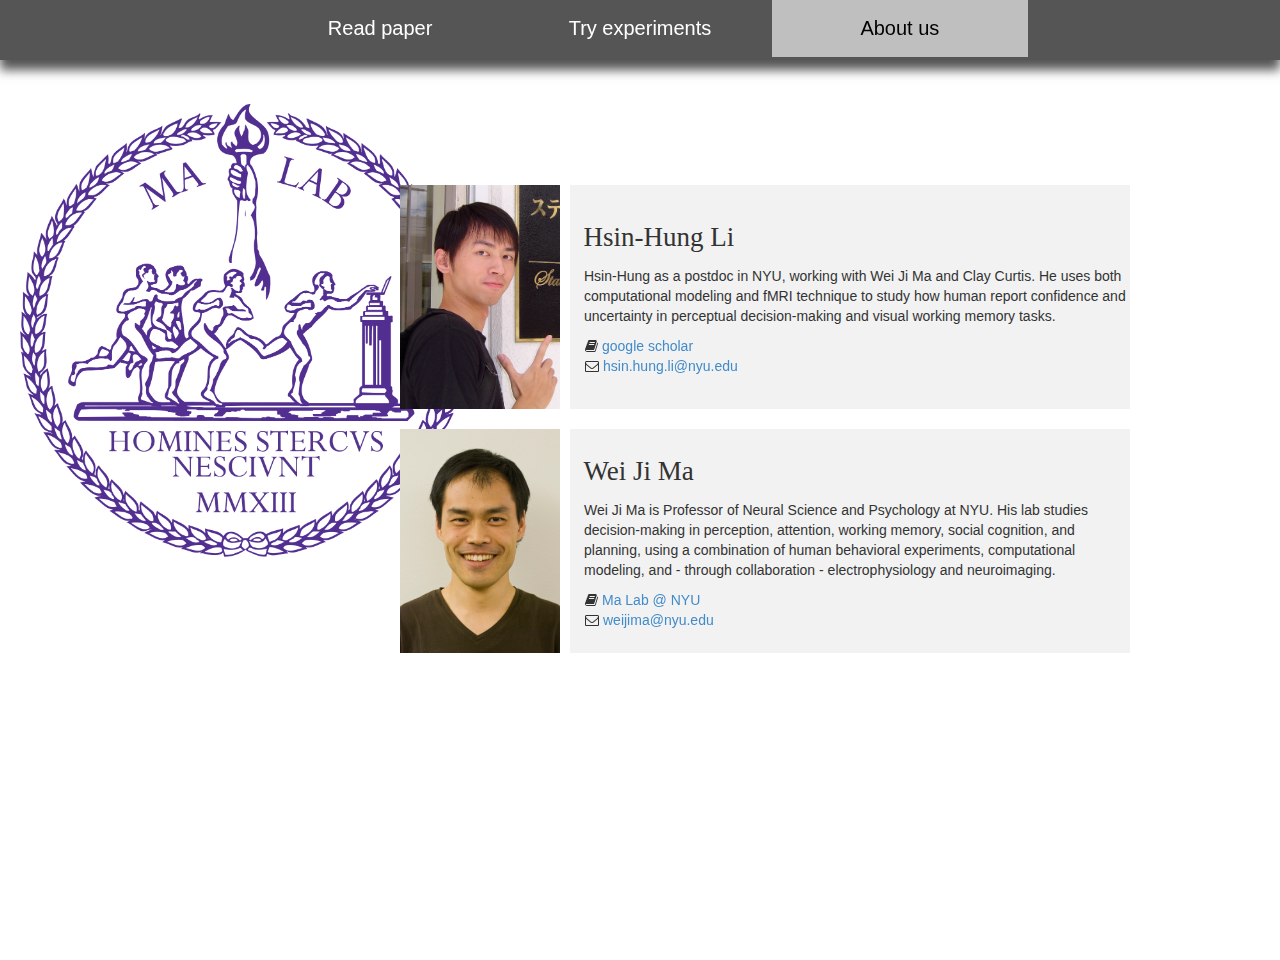
==== confidence-multiple-alternatives/index.html @ a49dc5e1 "upload" ====
<!DOCTYPE html>
<html>
<head>
  <!-- Bootstrap core CSS -->
  <link href="css/bootstrap.min.css" rel="stylesheet" />

  <!-- Custom styles for this template -->
  <link href="css/custom.css?dl=0" rel="stylesheet">
  <link rel="stylesheet" href="https://cdnjs.cloudflare.com/ajax/libs/font-awesome/4.7.0/css/font-awesome.min.css">

  <!-- JQuery, D3, Raphael, math js-->
  <script type="text/javascript" src="https://ajax.googleapis.com/ajax/libs/jquery/1.8.3/jquery.min.js"></script>
  <script type="text/javascript" src="js/raphael.js"></script>
  <script src="js/math.js?dl=0"></script>
  <script src="js/tool.js?dl=0"></script>
  <script src="js/d3.min.js?dl=0"></script>
  <script src="js/custom_amz.js?dl=0"></script> 
  <script src="js/custom_demo_amz.js?dl=0"></script>

</head>

<body>
  <!-- Tabs -->
  <div class="text-center" id="tabholder">
    <button class="tablink" onclick="openPage('ReadPaper', this, '#bfbfbf')">Read paper</button>
    <button class="tablink" onclick="openPage('TryExperiments', this, '#bfbfbf')">Try experiments</button>
    <button class="tablink" onclick="openPage('AboutUs', this, '#bfbfbf')"  id="defaultOpen">About us</button>
  </div>

  <!-- DIV of each tab -->
  <div id="ReadPaper" class="tabcontent">
    <embed src="Li and Ma_2020.pdf" type="application/pdf" width="100%" height="115%" />
  </div>

  <div id="TryExperiments" class="tabcontent">
    <div class="row text-center" id="canvas" > <!-- Canvas for experiment stimulus --> </div>
    <div class="row text-center" id='instruction'> <!-- instruction/question --> </div>
    <div class="row text-center" id='button'> <!-- buttons --> </div>
  </div>

  <div id="AboutUs" class="tabcontent">
    <div id = "AuthorTable">
        <div class = "AuthorRow">
            <div class="PicCell">
                <img class="authorpic" src="images/hsin-hung.png" alt="Hsin-Hung Li" width="160" height="224">
            </div>
            <div class="BioCell">
                <p class="name"> Hsin-Hung Li </p>
                <p style="margin-left:1em;"> Hsin-Hung as a postdoc in NYU, working with Wei Ji Ma and Clay Curtis. He uses both computational modeling and fMRI technique to study how human report confidence and uncertainty in perceptual decision-making and visual working memory tasks.</p>
                <span class="span_link"> <i class="fa fa-book" aria-hidden="true">&nbsp </i><a href="https://scholar.google.com/citations?user=9ZKsj_kAAAAJ&hl=en&authuser=2" target="_blank">google scholar <br></a></span>
                <span class="span_link"> <i class="fa fa-envelope-o" aria-hidden="true">&nbsp </i><a href="hsin.hung.li@nyu.edu">hsin.hung.li@nyu.edu</a></span>
            </div>
        </div>
        <div class = "AuthorRow">
          <div class="PicCell">
                <img class="authorpic" src="images/weiji.jpg" alt="Wei Ji Ma" width="160" height="224">
          </div>
          <div class="BioCell">
                <p class="name"> Wei Ji Ma </p>
                <p style="margin-left:1em;"> Wei Ji Ma is Professor of Neural Science and Psychology at NYU. His lab studies decision-making in perception, attention, working memory, social cognition, and planning, using a combination of human behavioral experiments, computational modeling, and - through collaboration - electrophysiology and neuroimaging. </p>
                <span class="span_link"> <i class="fa fa-book" aria-hidden="true">&nbsp </i><a href="https://www.cns.nyu.edu/malab/index.html" target="_blank">Ma Lab @ NYU <br></a></span>
                <span class="span_link"> <i class="fa fa-envelope-o" aria-hidden="true">&nbsp </i><a href="weijima@nyu.edu">weijima@nyu.edu</a></span>
          </div>
        </div>
    </div>
  </div>

</body>

<script>
function openPage(pageName,elmnt,color) {
  var i, tabcontent, tablinks;

  //Deal with the non-selected tab first
  tabcontent = document.getElementsByClassName("tabcontent");
  for (i = 0; i < tabcontent.length; i++) {
    tabcontent[i].style.display = "none";
  }

  tablinks = document.getElementsByClassName("tablink");
  for (i = 0; i < tablinks.length; i++) {
    tablinks[i].style.backgroundColor = "";  //The color of non-selected tabs
    tablinks[i].style.color = "white";
  }

  //Deal with the selected tab
  document.getElementById(pageName).style.display = "block";
  elmnt.style.backgroundColor = color;
  elmnt.style.color = "black";
  //document.getElementById(pageName).style.color = "black";

  if (pageName=='TryExperiments'){
    demoPage1()
  } else {
      textIdx  = 0;
      drawCanvas();
      clearButton();
      clearInstruction();
      paper.clear();
  }
}

// Get the element with id="defaultOpen" and click on it
document.getElementById("defaultOpen").click();

</script>

</html>
---- confidence-multiple-alternatives/css/custom.css ----
/* Set height of body and the document to 100% */
body, html {
  height: 100%;
  margin: 0;
  margin-bottom: 0;
  font-family: Arial;
}

h1 {
    margin-top: -40px;
}

img {
  display: block;
  margin-left : auto;
  margin-right : auto;
}

/* Style tab links */
#tabholder{
  background-color: #555;
  width: 100%;
  height: 60px;
  margin-left: auto;
  margin-right: auto;
  box-shadow: 0px 10px 10px #555; /*#FF5733*/
  top: 0; /* required */
  position: sticky;
}

.tablink {
  background-color: #555;
  color: white;
  /*  float: left; */
  border: none;
  outline: none;
  cursor: pointer;
  padding: 14px 0px;
  font-size: 20px;
  width: 20%;
}

.tablink:hover {
  background-color: #777;
}

/* Style the tab content (and add height:100% for full page content) */
.tabcontent {
  display: none;
  padding: 80px 20px; /*balnk at top and on the sides*/
  height: 100%;
  margin-top: 0px;
}

#AuthorTable {
  width: 800px;
  display: table;
  margin-top: 2%;
  margin-left:25%;
  margin-right:auto;
  border-collapse: separate;
  border-spacing: 0px 20px;
}

.AuthorRow {
  display: table-row;
  height: 224px;
}

.PicCell {
  width: 30%;
  display: table-cell;  
  margin-right: 10px;
}

.authorpic {
  margin-right: 10px;
}

.BioCell {
  width: 70%;
  display: table-cell;
  background: #f2f2f2;
  vertical-align: middle;
}


#ReadPaper {background-color:  white;}
#TryExperiments {background-color: white;}
#AboutUs {
	background-color: white;
	background-image: url("../images/seal.png");
	background-repeat: no-repeat;
	background-size: 35%;
	background-position: top 10px left 20px;
}

.name {
  text-align: left;
  font-family: "sans-serif";
  font-size: 3vh;
  margin-left: 0.5em;
}

.span_link {
  position: relative;
  left: 15px;
}

/*-------------------- Below are the style fot the experiment --------------------*/
.btn_d{ /* button for decision task*/
	white-space: normal;
	width: 40px;
	height: 60px;
	text-align: center;
	margin-left: 4px;
	margin-right: 4px;
	border: 0 none;
}

.btn{
	white-space: normal;
	width: 120px;
	height: 60px;
	text-align: center;
	margin-left: 10px;
	margin-right: 10px;
	border: 0 none;
}

.btn:hover {
	box-shadow: inset 0 0 0 5px #555555;
	color: #000000;
}

.btn_d:hover {
	box-shadow: inset 0 0 0 5px #555555;
	color: #000000;
}

.btn-lg {
	font-size: 18px;
	color: #000000;
	text-align: center;
	line-height: 1.33;
	border-radius: 6px;
}

.CBimg{
	width: 15%;
	height: auto;
	vertical-align:middle;
}

#submitButton {
	    display: none;
	}

#welcome{
	    width:500px;
	    font-family: Arial, Helvetica;
	    font-size: 18px;
	    margin: 0px auto;
	}

#screentest{
	    width:500px;
	    font-family: Arial, Helvetica;
	    font-size: 18px;
	    margin: 0px auto;
	    display: none;
	}

#button_next{
	    font-size: 14pt;
	    width: 12em;
	    font-family: Arial, Helvetica;
	    height:auto;
	    margin: 0 auto;
	}
#canvas {
	width: 800px;
	height: 500px;
	margin: 0 auto;
	margin-top: 0px;
	display: none;
	background: gray;
}

#button {
	width: 600px;
	height: 90px;
	margin: 0 auto;
}

#instruction {
	font-size: 20px;
	font-family: Arial, Helvetica;
	margin-top: 10px;
	margin-bottom: 10px;
}

#colorblind_test {
	font-size: 20px;
	font-family: Arial, Helvetica;
	margin-top: 15px;
	display: none;
}

#button_continue {
	width: 200px;
	height: 60px;
}
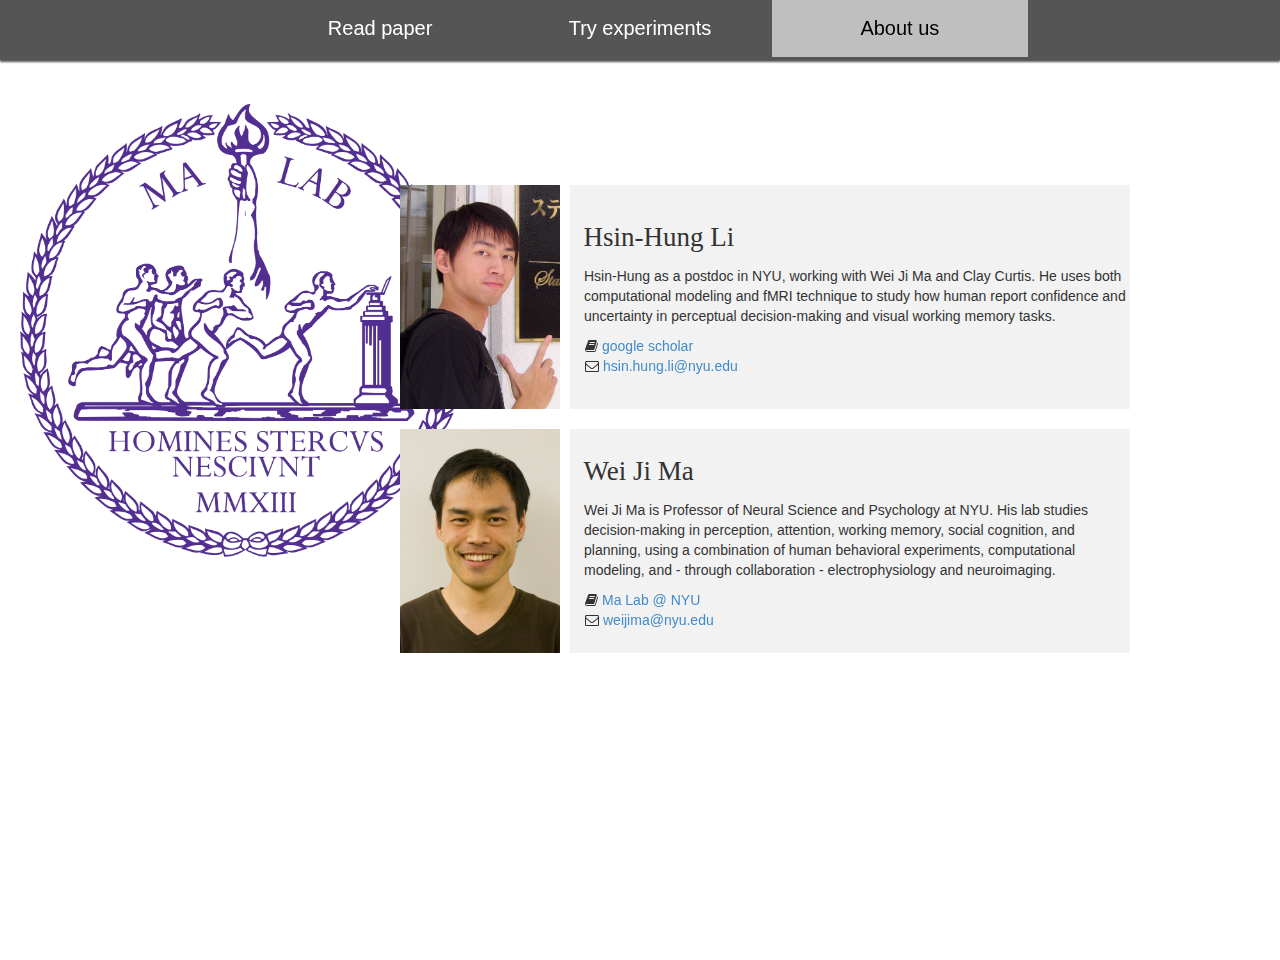
==== commit 0e628e98: "comments" ====
--- a/confidence-multiple-alternatives/index.html
+++ b/confidence-multiple-alternatives/index.html
@@ -7,6 +7,7 @@
 
   <!-- Custom styles for this template -->
   <link href="css/custom.css?dl=0" rel="stylesheet">
+  <link href="css/experimentDemo.css?dl=0" rel="stylesheet">
   <link rel="stylesheet" href="https://cdnjs.cloudflare.com/ajax/libs/font-awesome/4.7.0/css/font-awesome.min.css">
 
   <!-- JQuery, D3, Raphael, math js-->
@@ -29,16 +30,19 @@
   </div>
 
   <!-- DIV of each tab -->
+  <!-- ReadPaper -->
   <div id="ReadPaper" class="tabcontent">
     <embed src="Li and Ma_2020.pdf" type="application/pdf" width="100%" height="115%" />
   </div>
 
+  <!-- TryExperiments -->
   <div id="TryExperiments" class="tabcontent">
     <div class="row text-center" id="canvas" > <!-- Canvas for experiment stimulus --> </div>
     <div class="row text-center" id='instruction'> <!-- instruction/question --> </div>
     <div class="row text-center" id='button'> <!-- buttons --> </div>
   </div>
 
+  <!-- Authors information -->
   <div id="AboutUs" class="tabcontent">
     <div id = "AuthorTable">
         <div class = "AuthorRow">
@@ -72,24 +76,25 @@
 function openPage(pageName,elmnt,color) {
   var i, tabcontent, tablinks;
 
-  //Deal with the non-selected tab first
+  //Deal with the non-selected tab first - close the non-selected tabs
   tabcontent = document.getElementsByClassName("tabcontent");
   for (i = 0; i < tabcontent.length; i++) {
     tabcontent[i].style.display = "none";
   }
 
+  //Deal with the non-selected tab -- set the color of the non-selected tabs
   tablinks = document.getElementsByClassName("tablink");
   for (i = 0; i < tablinks.length; i++) {
     tablinks[i].style.backgroundColor = "";  //The color of non-selected tabs
     tablinks[i].style.color = "white";
   }
 
-  //Deal with the selected tab
+  //Deal with the selected tab -- open the selected tab and set the color of the selected tab
   document.getElementById(pageName).style.display = "block";
   elmnt.style.backgroundColor = color;
   elmnt.style.color = "black";
-  //document.getElementById(pageName).style.color = "black";
 
+  //If select to try experiments, run the experiment javascripts (or other functions for the experiments)
   if (pageName=='TryExperiments'){
     demoPage1()
   } else {
--- a/confidence-multiple-alternatives/css/custom.css
+++ b/confidence-multiple-alternatives/css/custom.css
@@ -23,7 +23,7 @@
   height: 60px;
   margin-left: auto;
   margin-right: auto;
-  box-shadow: 0px 10px 10px #555; /*#FF5733*/
+  box-shadow: 0px 2px 2px #555; /*#FF5733*/
   top: 0; /* required */
   position: sticky;
 }
@@ -106,108 +106,3 @@
   position: relative;
   left: 15px;
 }
-
-/*-------------------- Below are the style fot the experiment --------------------*/
-.btn_d{ /* button for decision task*/
-	white-space: normal;
-	width: 40px;
-	height: 60px;
-	text-align: center;
-	margin-left: 4px;
-	margin-right: 4px;
-	border: 0 none;
-}
-
-.btn{
-	white-space: normal;
-	width: 120px;
-	height: 60px;
-	text-align: center;
-	margin-left: 10px;
-	margin-right: 10px;
-	border: 0 none;
-}
-
-.btn:hover {
-	box-shadow: inset 0 0 0 5px #555555;
-	color: #000000;
-}
-
-.btn_d:hover {
-	box-shadow: inset 0 0 0 5px #555555;
-	color: #000000;
-}
-
-.btn-lg {
-	font-size: 18px;
-	color: #000000;
-	text-align: center;
-	line-height: 1.33;
-	border-radius: 6px;
-}
-
-.CBimg{
-	width: 15%;
-	height: auto;
-	vertical-align:middle;
-}
-
-#submitButton {
-	    display: none;
-	}
-
-#welcome{
-	    width:500px;
-	    font-family: Arial, Helvetica;
-	    font-size: 18px;
-	    margin: 0px auto;
-	}
-
-#screentest{
-	    width:500px;
-	    font-family: Arial, Helvetica;
-	    font-size: 18px;
-	    margin: 0px auto;
-	    display: none;
-	}
-
-#button_next{
-	    font-size: 14pt;
-	    width: 12em;
-	    font-family: Arial, Helvetica;
-	    height:auto;
-	    margin: 0 auto;
-	}
-#canvas {
-	width: 800px;
-	height: 500px;
-	margin: 0 auto;
-	margin-top: 0px;
-	display: none;
-	background: gray;
-}
-
-#button {
-	width: 600px;
-	height: 90px;
-	margin: 0 auto;
-}
-
-#instruction {
-	font-size: 20px;
-	font-family: Arial, Helvetica;
-	margin-top: 10px;
-	margin-bottom: 10px;
-}
-
-#colorblind_test {
-	font-size: 20px;
-	font-family: Arial, Helvetica;
-	margin-top: 15px;
-	display: none;
-}
-
-#button_continue {
-	width: 200px;
-	height: 60px;
-}
--- a/confidence-multiple-alternatives/css/experimentDemo.css
+++ b/confidence-multiple-alternatives/css/experimentDemo.css
@@ -0,0 +1,104 @@
+/*CSS style for the experiment --------------------*/
+.btn_d{ /* button for decision task*/
+	white-space: normal;
+	width: 40px;
+	height: 60px;
+	text-align: center;
+	margin-left: 4px;
+	margin-right: 4px;
+	border: 0 none;
+}
+
+.btn{
+	white-space: normal;
+	width: 120px;
+	height: 60px;
+	text-align: center;
+	margin-left: 10px;
+	margin-right: 10px;
+	border: 0 none;
+}
+
+.btn:hover {
+	box-shadow: inset 0 0 0 2px #555555;
+	color: #000000;
+}
+
+.btn_d:hover {
+	box-shadow: inset 0 0 0 2px #555555;
+	color: #000000;
+}
+
+.btn-lg {
+	font-size: 18px;
+	color: #000000;
+	text-align: center;
+	line-height: 1.33;
+	border-radius: 6px;
+}
+
+.CBimg{
+	width: 15%;
+	height: auto;
+	vertical-align:middle;
+}
+
+#submitButton {
+	    display: none;
+	}
+
+#welcome{
+	    width:500px;
+	    font-family: Arial, Helvetica;
+	    font-size: 18px;
+	    margin: 0px auto;
+	}
+
+#screentest{
+	    width:500px;
+	    font-family: Arial, Helvetica;
+	    font-size: 18px;
+	    margin: 0px auto;
+	    display: none;
+	}
+
+#button_next{
+	    font-size: 14pt;
+	    width: 12em;
+	    font-family: Arial, Helvetica;
+	    height:auto;
+	    margin: 0 auto;
+	}
+#canvas {
+	width: 800px;
+	height: 500px;
+	margin: 0 auto;
+	margin-top: 0px;
+	display: none;
+	background: gray;
+}
+
+#button {
+	width: 600px;
+	height: 90px;
+	margin: 0 auto;
+}
+
+#instruction {
+	font-size: 20px;
+	font-family: Arial, Helvetica;
+	margin-top: 10px;
+	margin-bottom: 10px;
+}
+
+#colorblind_test {
+	font-size: 20px;
+	font-family: Arial, Helvetica;
+	margin-top: 15px;
+	display: none;
+}
+
+#button_continue {
+	width: 200px;
+	height: 60px;
+}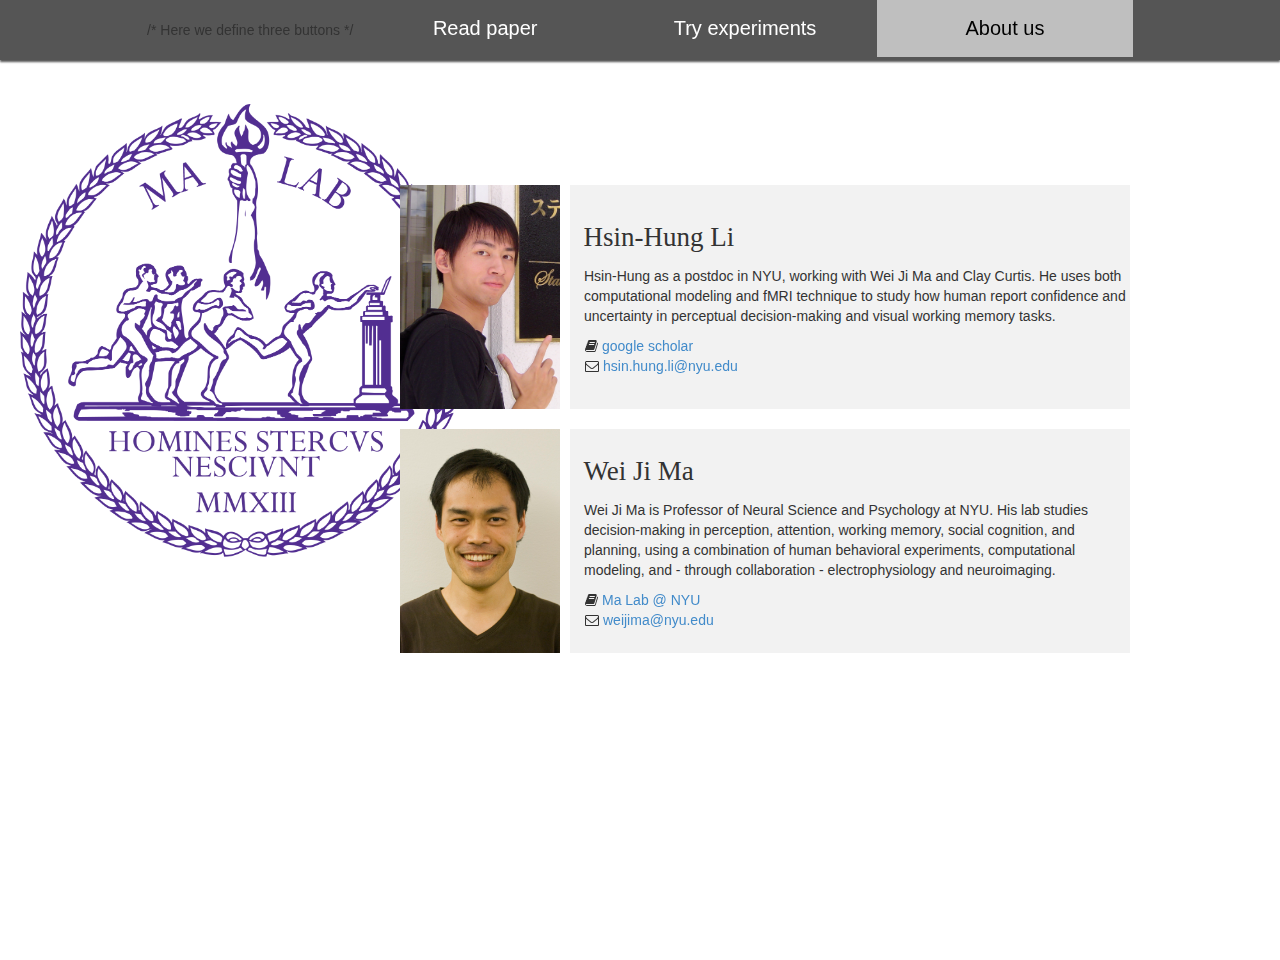
==== commit 0c65547f: "Update index.html" ====
--- a/confidence-multiple-alternatives/index.html
+++ b/confidence-multiple-alternatives/index.html
@@ -24,6 +24,7 @@
 <body>
   <!-- Tabs -->
   <div class="text-center" id="tabholder">
+    /* Here we define three buttons */
     <button class="tablink" onclick="openPage('ReadPaper', this, '#bfbfbf')">Read paper</button>
     <button class="tablink" onclick="openPage('TryExperiments', this, '#bfbfbf')">Try experiments</button>
     <button class="tablink" onclick="openPage('AboutUs', this, '#bfbfbf')"  id="defaultOpen">About us</button>
--- a/confidence-multiple-alternatives/css/custom.css
+++ b/confidence-multiple-alternatives/css/custom.css
@@ -106,3 +106,5 @@
   position: relative;
   left: 15px;
 }
+
+
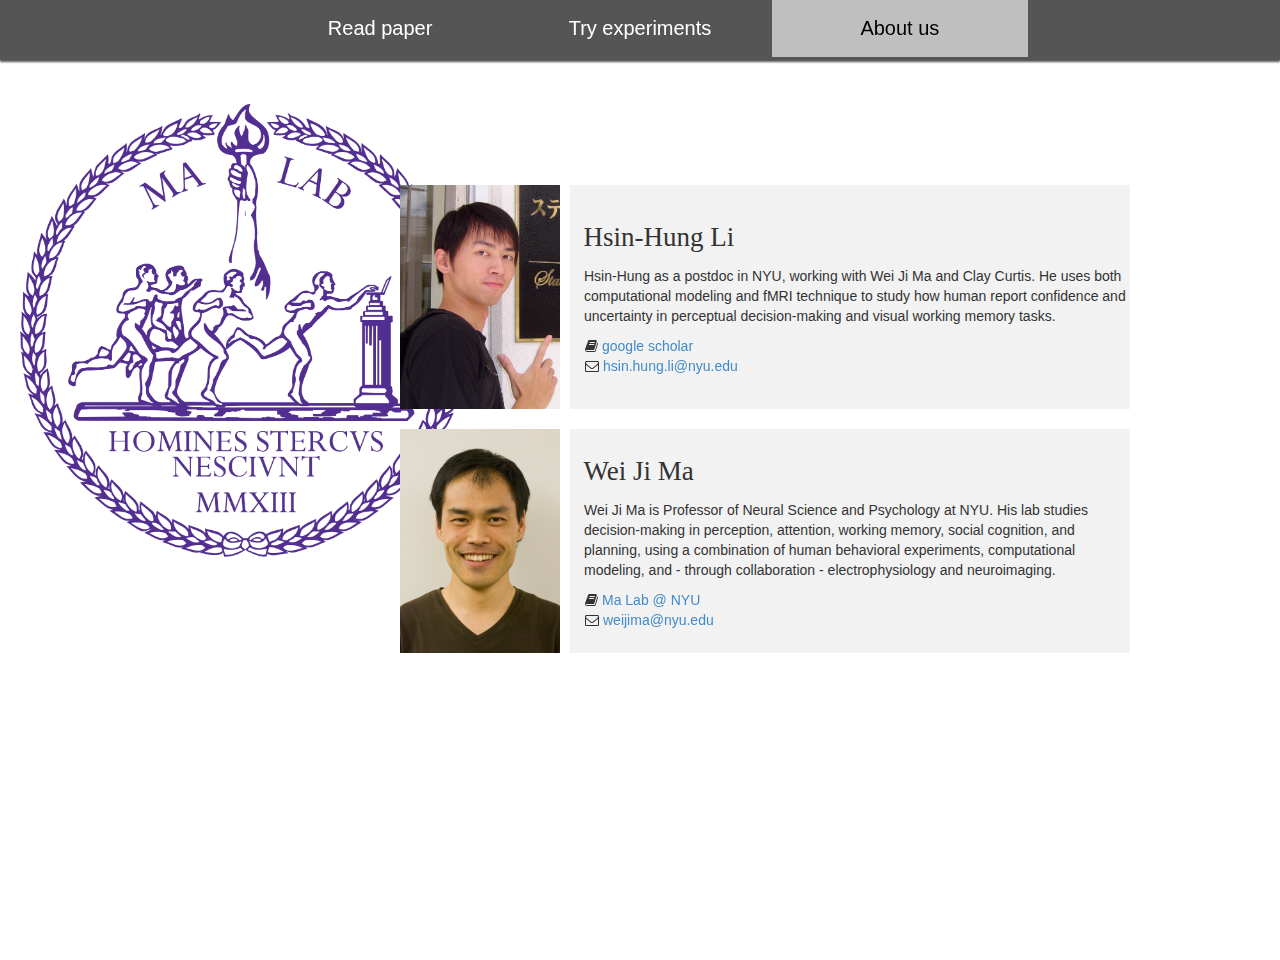
==== commit 8f5f0bc8: "Update index.html" ====
--- a/confidence-multiple-alternatives/index.html
+++ b/confidence-multiple-alternatives/index.html
@@ -24,7 +24,7 @@
 <body>
   <!-- Tabs -->
   <div class="text-center" id="tabholder">
-    /* Here we define three buttons */
+    <!-- Here we define three buttons -->
     <button class="tablink" onclick="openPage('ReadPaper', this, '#bfbfbf')">Read paper</button>
     <button class="tablink" onclick="openPage('TryExperiments', this, '#bfbfbf')">Try experiments</button>
     <button class="tablink" onclick="openPage('AboutUs', this, '#bfbfbf')"  id="defaultOpen">About us</button>
